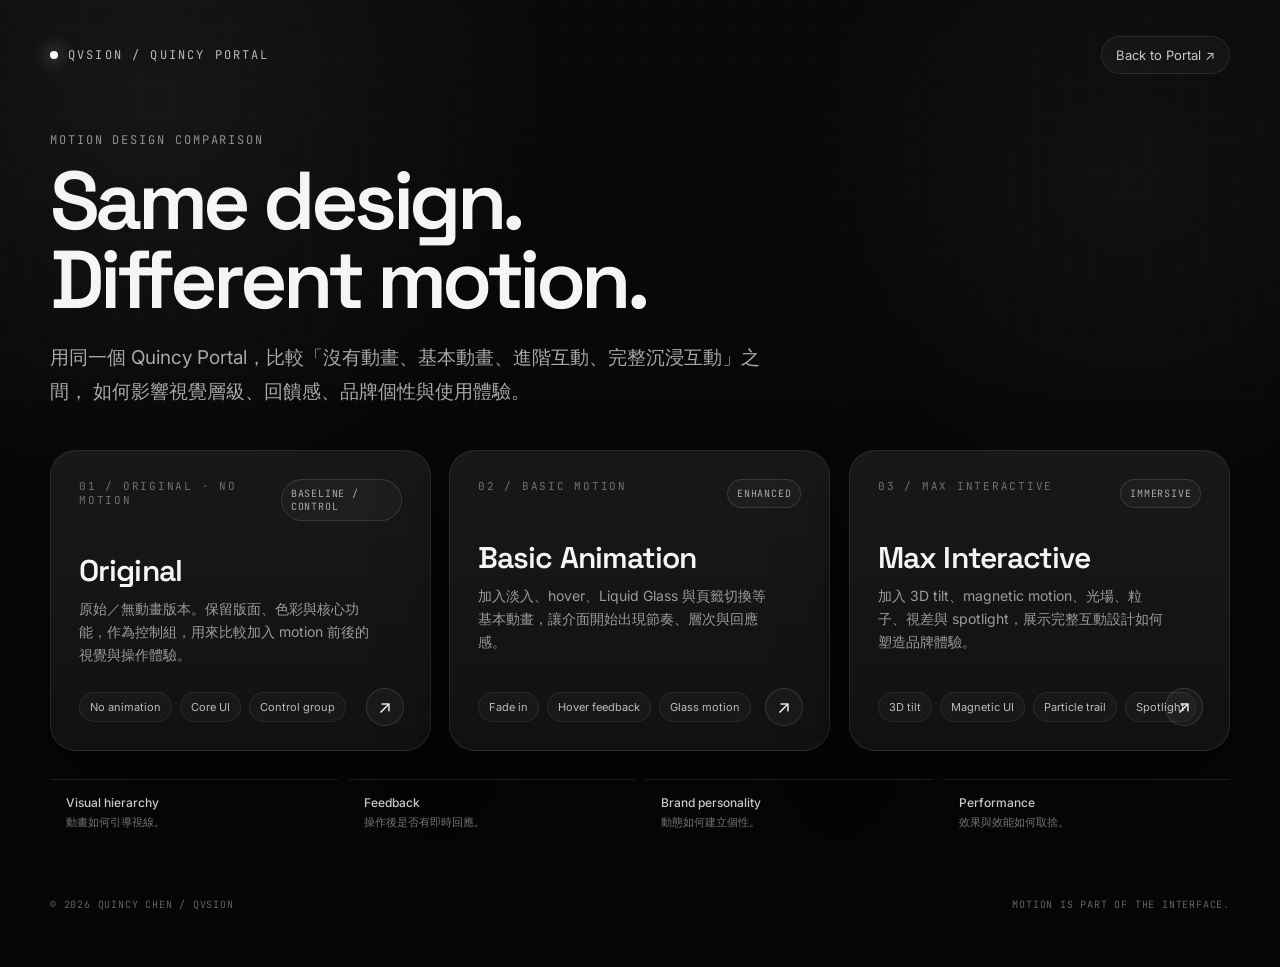
==== compare.html @ 80795a3d "Add files via upload" ====
<!DOCTYPE html>
<html lang="zh-TW" class="dark">
<head>
  <meta charset="UTF-8" />
  <meta name="viewport" content="width=device-width, initial-scale=1.0" />
  <meta name="description" content="Quincy Portal animation comparison page" />
  <title>Quincy Portal — Motion Compare</title>

  <link rel="icon" href="favicon.ico" sizes="any" />
  <link rel="icon" type="image/png" sizes="32x32" href="favicon-32.png" />
  <link rel="apple-touch-icon" sizes="180x180" href="apple-touch-icon.png" />

  <link rel="preconnect" href="https://fonts.googleapis.com">
  <link rel="preconnect" href="https://fonts.gstatic.com" crossorigin>
  <link href="https://fonts.googleapis.com/css2?family=Inter:wght@400;500;600;700&family=Space+Grotesk:wght@500;600;700&family=JetBrains+Mono:wght@400;500;700&display=swap" rel="stylesheet">

  <style>
    :root {
      color-scheme: dark;
      --bg:#070707;
      --panel:rgba(18,18,18,.72);
      --panel-2:rgba(26,26,26,.82);
      --text:#f5f5f5;
      --muted:#9b9b9b;
      --line:rgba(255,255,255,.09);
      --line-strong:rgba(255,255,255,.16);
      --accent:#ffffff;
      --shadow:0 24px 70px rgba(0,0,0,.42);
    }

    * { box-sizing:border-box; }

    html { scroll-behavior:smooth; }

    body {
      margin:0;
      min-height:100vh;
      font-family:Inter,system-ui,-apple-system,sans-serif;
      color:var(--text);
      background:
        radial-gradient(circle at 12% 10%, rgba(255,255,255,.055), transparent 28%),
        radial-gradient(circle at 88% 18%, rgba(255,255,255,.035), transparent 24%),
        linear-gradient(180deg,#090909 0%,#050505 100%);
      overflow-x:hidden;
    }

    body::before {
      content:"";
      position:fixed;
      inset:0;
      pointer-events:none;
      background-image:
        linear-gradient(rgba(255,255,255,.025) 1px, transparent 1px),
        linear-gradient(90deg, rgba(255,255,255,.025) 1px, transparent 1px);
      background-size:28px 28px;
      mask-image:linear-gradient(to bottom,rgba(0,0,0,.72),transparent 88%);
    }

    .wrap {
      width:min(1180px,calc(100% - 32px));
      margin:0 auto;
      padding:36px 0 56px;
      position:relative;
      z-index:1;
    }

    .topbar {
      display:flex;
      align-items:center;
      justify-content:space-between;
      gap:18px;
      margin-bottom:58px;
    }

    .brand {
      display:flex;
      align-items:center;
      gap:10px;
      font-family:"JetBrains Mono",monospace;
      font-size:12px;
      letter-spacing:.18em;
      text-transform:uppercase;
      color:#b8b8b8;
    }

    .brand-dot {
      width:8px;
      height:8px;
      border-radius:50%;
      background:#fff;
      box-shadow:0 0 18px rgba(255,255,255,.85);
      animation:pulse 2.6s ease-in-out infinite;
    }

    @keyframes pulse {
      0%,100% { transform:scale(.8); opacity:.55; }
      50% { transform:scale(1.15); opacity:1; }
    }

    .back-link {
      color:#c8c8c8;
      text-decoration:none;
      font-size:13px;
      padding:10px 14px;
      border:1px solid var(--line);
      border-radius:999px;
      background:rgba(255,255,255,.03);
      transition:.25s ease;
    }

    .back-link:hover {
      color:#fff;
      border-color:var(--line-strong);
      background:rgba(255,255,255,.07);
      transform:translateY(-1px);
    }

    .hero {
      max-width:840px;
      margin-bottom:42px;
    }

    .eyebrow {
      font-family:"JetBrains Mono",monospace;
      font-size:12px;
      letter-spacing:.16em;
      text-transform:uppercase;
      color:#8f8f8f;
      margin-bottom:14px;
    }

    h1 {
      font-family:"Space Grotesk",Inter,sans-serif;
      font-size:clamp(42px,7vw,82px);
      line-height:.96;
      letter-spacing:-.055em;
      margin:0 0 22px;
      font-weight:600;
    }

    .hero p {
      margin:0;
      max-width:720px;
      font-size:clamp(16px,2vw,19px);
      line-height:1.75;
      color:#a8a8a8;
    }

    .compare-grid {
      display:grid;
      grid-template-columns:repeat(3,minmax(0,1fr));
      gap:18px;
      margin-top:42px;
    }

    .card {
      position:relative;
      min-height:270px;
      border:1px solid var(--line);
      border-radius:26px;
      background:
        linear-gradient(180deg,rgba(255,255,255,.045),rgba(255,255,255,.012)),
        var(--panel);
      backdrop-filter:blur(18px);
      overflow:hidden;
      box-shadow:var(--shadow);
      transform-style:preserve-3d;
      transition:
        transform .18s ease,
        border-color .25s ease,
        background .25s ease;
    }

    .card::before {
      content:"";
      position:absolute;
      inset:-1px;
      background:radial-gradient(
        420px circle at var(--mx,50%) var(--my,50%),
        rgba(255,255,255,.16),
        transparent 42%
      );
      opacity:0;
      transition:opacity .25s ease;
      pointer-events:none;
    }

    .card:hover::before { opacity:1; }

    .card:hover {
      border-color:rgba(255,255,255,.2);
      background:
        linear-gradient(180deg,rgba(255,255,255,.065),rgba(255,255,255,.018)),
        var(--panel-2);
    }

    .card a {
      color:inherit;
      text-decoration:none;
      display:flex;
      flex-direction:column;
      height:100%;
      min-height:270px;
      padding:28px;
      position:relative;
      z-index:2;
    }

    .card-top {
      display:flex;
      justify-content:space-between;
      align-items:flex-start;
      gap:20px;
    }

    .number {
      font-family:"JetBrains Mono",monospace;
      font-size:11px;
      letter-spacing:.16em;
      color:#707070;
    }

    .badge {
      font-family:"JetBrains Mono",monospace;
      font-size:10px;
      letter-spacing:.08em;
      text-transform:uppercase;
      border:1px solid rgba(255,255,255,.12);
      border-radius:999px;
      padding:7px 9px;
      color:#aaa;
      background:rgba(255,255,255,.03);
    }

    .card h2 {
      margin:34px 0 10px;
      font-family:"Space Grotesk",Inter,sans-serif;
      font-size:30px;
      line-height:1.05;
      letter-spacing:-.03em;
      font-weight:600;
    }

    .card p {
      margin:0;
      color:#9c9c9c;
      line-height:1.65;
      font-size:14px;
      max-width:90%;
    }

    .features {
      margin-top:auto;
      padding-top:26px;
      display:flex;
      flex-wrap:wrap;
      gap:8px;
    }

    .feature {
      font-size:11px;
      color:#bcbcbc;
      padding:7px 10px;
      border-radius:999px;
      border:1px solid rgba(255,255,255,.08);
      background:rgba(255,255,255,.026);
    }

    .arrow {
      position:absolute;
      right:26px;
      bottom:24px;
      width:38px;
      height:38px;
      border-radius:50%;
      display:grid;
      place-items:center;
      border:1px solid rgba(255,255,255,.12);
      background:rgba(255,255,255,.035);
      font-size:18px;
      transition:.25s ease;
    }

    .card:hover .arrow {
      transform:translate(3px,-3px) rotate(4deg);
      background:#fff;
      color:#050505;
    }

    .legend {
      margin-top:28px;
      display:grid;
      grid-template-columns:repeat(4,minmax(0,1fr));
      gap:10px;
    }

    .legend div {
      padding:14px 16px;
      border-top:1px solid var(--line);
      color:#747474;
      font-size:11px;
      line-height:1.5;
    }

    .legend strong {
      display:block;
      color:#c9c9c9;
      font-size:12px;
      margin-bottom:2px;
      font-weight:500;
    }

    footer {
      margin-top:54px;
      display:flex;
      justify-content:space-between;
      gap:20px;
      color:#626262;
      font-family:"JetBrains Mono",monospace;
      font-size:10px;
      letter-spacing:.08em;
      text-transform:uppercase;
    }

    .intro {
      animation:intro .7s cubic-bezier(.2,.7,.2,1) both;
    }

    .card {
      animation:cardIn .8s cubic-bezier(.2,.7,.2,1) both;
    }

    .card:nth-child(1){animation-delay:.08s;}
    .card:nth-child(2){animation-delay:.14s;}
    .card:nth-child(3){animation-delay:.2s;}
    .card:nth-child(4){animation-delay:.26s;}

    @keyframes intro {
      from { opacity:0; transform:translateY(20px); filter:blur(10px); }
      to { opacity:1; transform:none; filter:blur(0); }
    }

    @keyframes cardIn {
      from { opacity:0; transform:translateY(24px) scale(.985); }
      to { opacity:1; transform:none; }
    }

    @media (max-width:980px) {
      .compare-grid { grid-template-columns:1fr 1fr; }
    }

    @media (max-width:800px) {
      .wrap { width:min(100% - 22px,1180px); padding-top:22px; }
      .topbar { margin-bottom:40px; }
      .compare-grid { grid-template-columns:1fr; }
      .legend { grid-template-columns:1fr 1fr; }
      .card, .card a { min-height:245px; }
    }

    @media (max-width:520px) {
      .topbar { align-items:flex-start; }
      .back-link { padding:8px 11px; font-size:12px; }
      .legend { grid-template-columns:1fr; }
      .card a { padding:23px; }
      .card h2 { font-size:27px; }
      .hero p { font-size:15px; }
      footer { flex-direction:column; }
    }

    @media (prefers-reduced-motion:reduce) {
      *,*::before,*::after {
        animation-duration:.001ms !important;
        animation-iteration-count:1 !important;
        transition-duration:.001ms !important;
        scroll-behavior:auto !important;
      }
    }
  </style>
</head>
<body>
  <div class="wrap">
    <div class="topbar intro">
      <div class="brand">
        <span class="brand-dot"></span>
        <span>qVsion / Quincy Portal</span>
      </div>
      <a class="back-link" href="index.html">Back to Portal ↗</a>
    </div>

    <section class="hero intro">
      <div class="eyebrow">Motion Design Comparison</div>
      <h1>Same design.<br>Different motion.</h1>
      <p>
        用同一個 Quincy Portal，比較「沒有動畫、基本動畫、進階互動、完整沉浸互動」之間，
        如何影響視覺層級、回饋感、品牌個性與使用體驗。
      </p>
    </section>

    <section class="compare-grid" aria-label="Quincy Portal animation versions">
      <article class="card">
        <a href="original.html">
          <div class="card-top">
            <span class="number">01 / ORIGINAL · NO MOTION</span>
            <span class="badge">Baseline / Control</span>
          </div>
          <h2>Original</h2>
          <p>原始／無動畫版本。保留版面、色彩與核心功能，作為控制組，用來比較加入 motion 前後的視覺與操作體驗。</p>
          <div class="features">
            <span class="feature">No animation</span>
            <span class="feature">Core UI</span>
            <span class="feature">Control group</span>
          </div>
          <span class="arrow">↗</span>
        </a>
      </article>


      <article class="card">
        <a href="index-animation.html">
          <div class="card-top">
            <span class="number">02 / BASIC MOTION</span>
            <span class="badge">Enhanced</span>
          </div>
          <h2>Basic Animation</h2>
          <p>加入淡入、hover、Liquid Glass 與頁籤切換等基本動畫，讓介面開始出現節奏、層次與回應感。</p>
          <div class="features">
            <span class="feature">Fade in</span>
            <span class="feature">Hover feedback</span>
            <span class="feature">Glass motion</span>
          </div>
          <span class="arrow">↗</span>
        </a>
      </article>

      <article class="card">
        <a href="index-max-animation.html">
          <div class="card-top">
            <span class="number">03 / MAX INTERACTIVE</span>
            <span class="badge">Immersive</span>
          </div>
          <h2>Max Interactive</h2>
          <p>加入 3D tilt、magnetic motion、光場、粒子、視差與 spotlight，展示完整互動設計如何塑造品牌體驗。</p>
          <div class="features">
            <span class="feature">3D tilt</span>
            <span class="feature">Magnetic UI</span>
            <span class="feature">Particle trail</span>
            <span class="feature">Spotlight</span>
          </div>
          <span class="arrow">↗</span>
        </a>
      </article>
    </section>

    <section class="legend intro" aria-label="Teaching comparison dimensions">
      <div><strong>Visual hierarchy</strong>動畫如何引導視線。</div>
      <div><strong>Feedback</strong>操作後是否有即時回應。</div>
      <div><strong>Brand personality</strong>動態如何建立個性。</div>
      <div><strong>Performance</strong>效果與效能如何取捨。</div>
    </section>

    <footer class="intro">
      <span>© 2026 Quincy Chen / qVsion</span>
      <span>Motion is part of the interface.</span>
    </footer>
  </div>

  <script>
    const cards = document.querySelectorAll('.card');

    const canHover = window.matchMedia('(hover:hover) and (pointer:fine)').matches;
    if (canHover) {
      cards.forEach(card => {
        card.addEventListener('mousemove', e => {
          const r = card.getBoundingClientRect();
          const x = e.clientX - r.left;
          const y = e.clientY - r.top;
          const rx = ((y / r.height) - 0.5) * -5;
          const ry = ((x / r.width) - 0.5) * 6;

          card.style.setProperty('--mx', `${x}px`);
          card.style.setProperty('--my', `${y}px`);
          card.style.transform = `perspective(900px) rotateX(${rx}deg) rotateY(${ry}deg) translateY(-3px)`;
        });

        card.addEventListener('mouseleave', () => {
          card.style.transform = '';
        });
      });
    }
  </script>
</body>
</html>
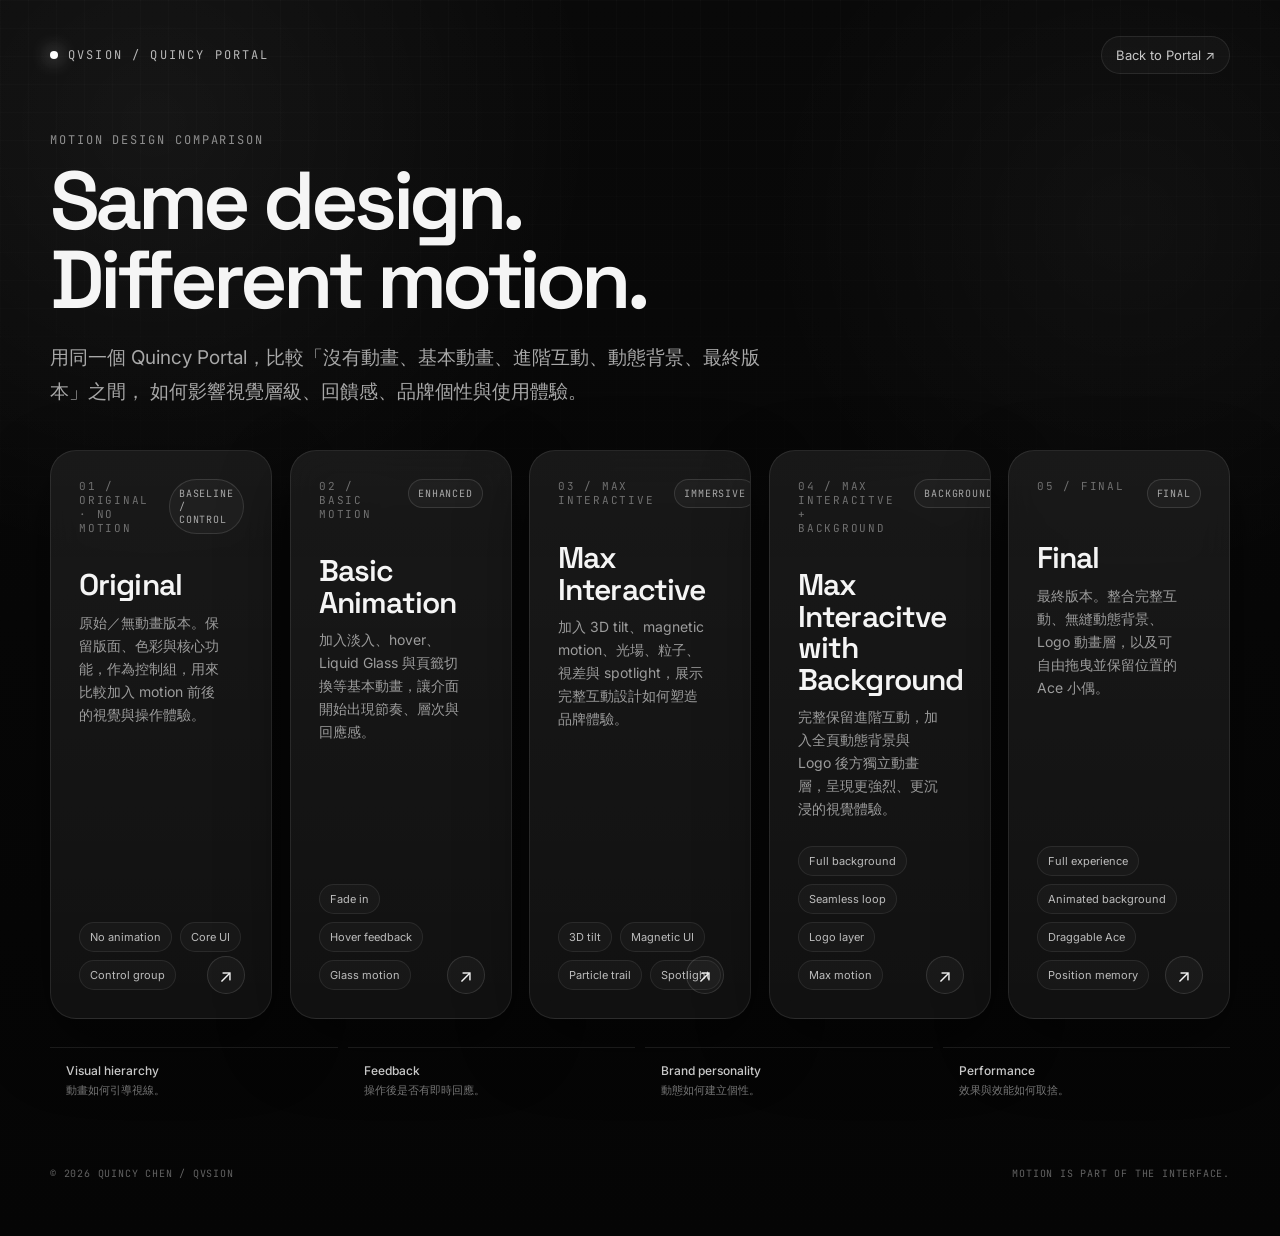
==== commit 0a59f645: "Add files via upload" ====
--- a/compare.html
+++ b/compare.html
@@ -148,7 +148,7 @@
 
     .compare-grid {
       display:grid;
-      grid-template-columns:repeat(3,minmax(0,1fr));
+      grid-template-columns:repeat(5,minmax(0,1fr));
       gap:18px;
       margin-top:42px;
     }
@@ -334,6 +334,7 @@
     .card:nth-child(2){animation-delay:.14s;}
     .card:nth-child(3){animation-delay:.2s;}
     .card:nth-child(4){animation-delay:.26s;}
+    .card:nth-child(5){animation-delay:.32s;}
 
     @keyframes intro {
       from { opacity:0; transform:translateY(20px); filter:blur(10px); }
@@ -391,14 +392,14 @@
       <div class="eyebrow">Motion Design Comparison</div>
       <h1>Same design.<br>Different motion.</h1>
       <p>
-        用同一個 Quincy Portal，比較「沒有動畫、基本動畫、進階互動、完整沉浸互動」之間，
+        用同一個 Quincy Portal，比較「沒有動畫、基本動畫、進階互動、動態背景、最終版本」之間，
         如何影響視覺層級、回饋感、品牌個性與使用體驗。
       </p>
     </section>
 
     <section class="compare-grid" aria-label="Quincy Portal animation versions">
       <article class="card">
-        <a href="original.html">
+        <a href="https://quincychen0313.github.io/quincy-portal/index-no-animation.html">
           <div class="card-top">
             <span class="number">01 / ORIGINAL · NO MOTION</span>
             <span class="badge">Baseline / Control</span>
@@ -445,6 +446,42 @@
             <span class="feature">Magnetic UI</span>
             <span class="feature">Particle trail</span>
             <span class="feature">Spotlight</span>
+          </div>
+          <span class="arrow">↗</span>
+        </a>
+      </article>
+
+      <article class="card">
+        <a href="index-max-animation-background.html">
+          <div class="card-top">
+            <span class="number">04 / MAX INTERACITVE + BACKGROUND</span>
+            <span class="badge">Background</span>
+          </div>
+          <h2>Max Interacitve with Background</h2>
+          <p>完整保留進階互動，加入全頁動態背景與 Logo 後方獨立動畫層，呈現更強烈、更沉浸的視覺體驗。</p>
+          <div class="features">
+            <span class="feature">Full background</span>
+            <span class="feature">Seamless loop</span>
+            <span class="feature">Logo layer</span>
+            <span class="feature">Max motion</span>
+          </div>
+          <span class="arrow">↗</span>
+        </a>
+      </article>
+
+      <article class="card">
+        <a href="index.html">
+          <div class="card-top">
+            <span class="number">05 / FINAL</span>
+            <span class="badge">Final</span>
+          </div>
+          <h2>Final</h2>
+          <p>最終版本。整合完整互動、無縫動態背景、Logo 動畫層，以及可自由拖曳並保留位置的 Ace 小偶。</p>
+          <div class="features">
+            <span class="feature">Full experience</span>
+            <span class="feature">Animated background</span>
+            <span class="feature">Draggable Ace</span>
+            <span class="feature">Position memory</span>
           </div>
           <span class="arrow">↗</span>
         </a>
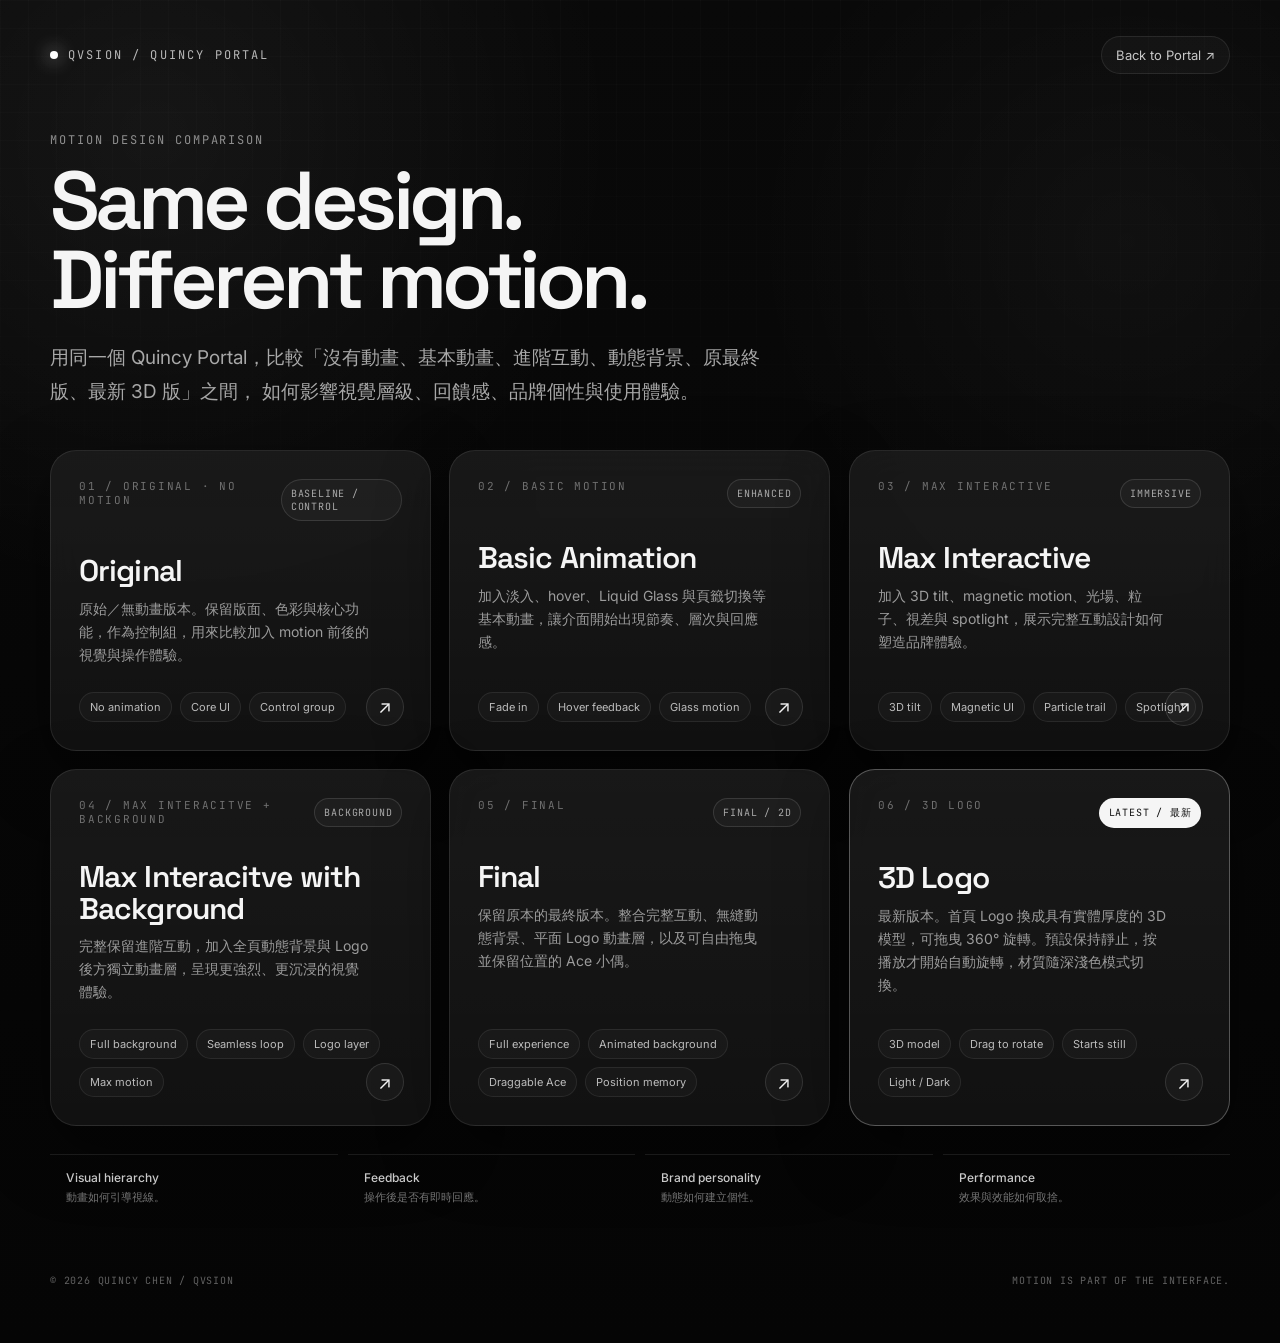
==== commit 20aeb44d: "Add files via upload" ====
--- a/compare.html
+++ b/compare.html
@@ -3,7 +3,7 @@
 <head>
   <meta charset="UTF-8" />
   <meta name="viewport" content="width=device-width, initial-scale=1.0" />
-  <meta name="description" content="Quincy Portal animation comparison page" />
+  <meta name="description" content="Quincy Portal 六個歷史版本比較，從無動畫到最新可互動的 3D Logo。" />
   <title>Quincy Portal — Motion Compare</title>
 
   <link rel="icon" href="favicon.ico" sizes="any" />
@@ -148,7 +148,7 @@
 
     .compare-grid {
       display:grid;
-      grid-template-columns:repeat(5,minmax(0,1fr));
+      grid-template-columns:repeat(3,minmax(0,1fr));
       gap:18px;
       margin-top:42px;
     }
@@ -187,6 +187,10 @@
 
     .card:hover::before { opacity:1; }
 
+    .card-latest { border-color:rgba(255,255,255,.28); }
+    .card-latest .badge { background:#f5f5f5; color:#101010; }
+    .card a:focus-visible { outline:2px solid #fff; outline-offset:-5px; border-radius:26px; }
+
     .card:hover {
       border-color:rgba(255,255,255,.2);
       background:
@@ -335,6 +339,7 @@
     .card:nth-child(3){animation-delay:.2s;}
     .card:nth-child(4){animation-delay:.26s;}
     .card:nth-child(5){animation-delay:.32s;}
+    .card:nth-child(6){animation-delay:.38s;}
 
     @keyframes intro {
       from { opacity:0; transform:translateY(20px); filter:blur(10px); }
@@ -392,7 +397,7 @@
       <div class="eyebrow">Motion Design Comparison</div>
       <h1>Same design.<br>Different motion.</h1>
       <p>
-        用同一個 Quincy Portal，比較「沒有動畫、基本動畫、進階互動、動態背景、最終版本」之間，
+        用同一個 Quincy Portal，比較「沒有動畫、基本動畫、進階互動、動態背景、原最終版、最新 3D 版」之間，
         如何影響視覺層級、回饋感、品牌個性與使用體驗。
       </p>
     </section>
@@ -470,13 +475,13 @@
       </article>
 
       <article class="card">
-        <a href="index.html">
+        <a href="index-final.html">
           <div class="card-top">
             <span class="number">05 / FINAL</span>
-            <span class="badge">Final</span>
+            <span class="badge">Final / 2D</span>
           </div>
           <h2>Final</h2>
-          <p>最終版本。整合完整互動、無縫動態背景、Logo 動畫層，以及可自由拖曳並保留位置的 Ace 小偶。</p>
+          <p>保留原本的最終版本。整合完整互動、無縫動態背景、平面 Logo 動畫層，以及可自由拖曳並保留位置的 Ace 小偶。</p>
           <div class="features">
             <span class="feature">Full experience</span>
             <span class="feature">Animated background</span>
@@ -484,6 +489,24 @@
             <span class="feature">Position memory</span>
           </div>
           <span class="arrow">↗</span>
+        </a>
+      </article>
+
+      <article class="card card-latest">
+        <a href="index.html" aria-label="開啟最新 3D Logo 版本">
+          <div class="card-top">
+            <span class="number">06 / 3D LOGO</span>
+            <span class="badge">Latest / 最新</span>
+          </div>
+          <h2>3D Logo</h2>
+          <p>最新版本。首頁 Logo 換成具有實體厚度的 3D 模型，可拖曳 360° 旋轉。預設保持靜止，按播放才開始自動旋轉，材質隨深淺色模式切換。</p>
+          <div class="features">
+            <span class="feature">3D model</span>
+            <span class="feature">Drag to rotate</span>
+            <span class="feature">Starts still</span>
+            <span class="feature">Light / Dark</span>
+          </div>
+          <span class="arrow" aria-hidden="true">↗</span>
         </a>
       </article>
     </section>
